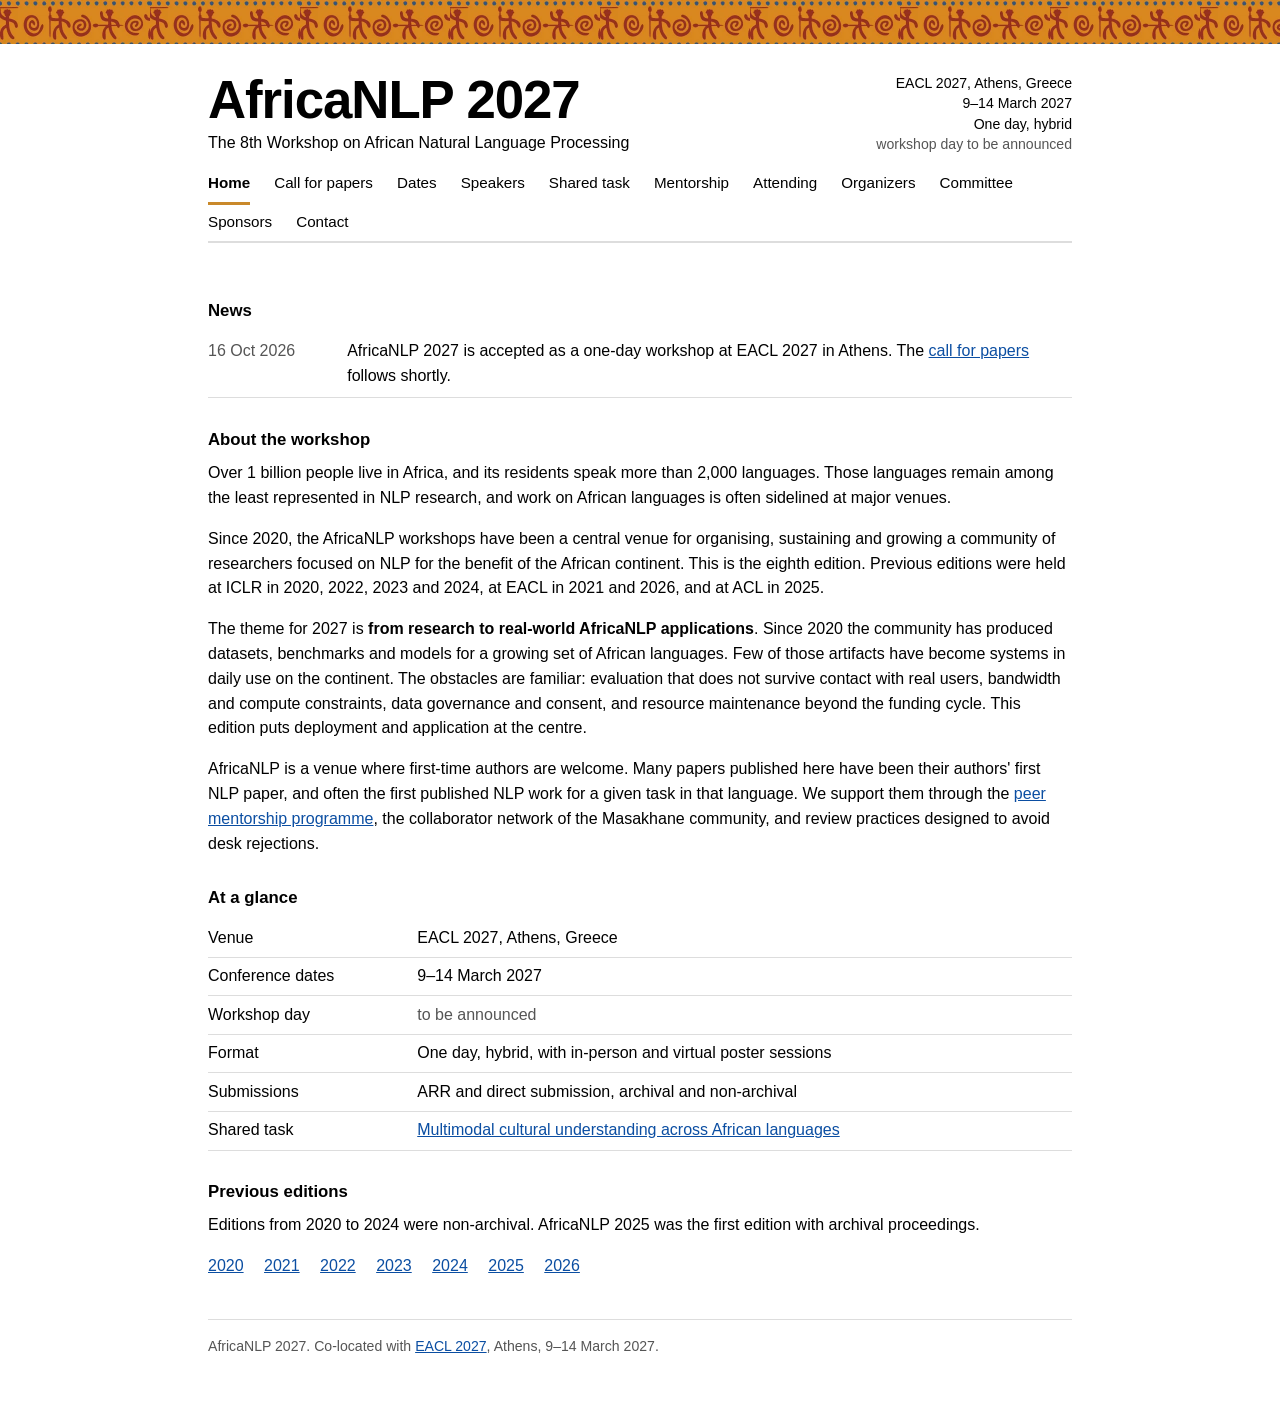
==== index.html @ ace05fc6 "AfricaNLP 2027 workshop site Static multi-page site for the 8th Workshop on African NLP at EACL 2027" ====
<!doctype html>
<html lang="en">
<head>
<meta charset="utf-8">
<meta name="viewport" content="width=device-width, initial-scale=1">
<title>AfricaNLP 2027</title>
<meta name="description" content="The 8th Workshop on African Natural Language Processing, at EACL 2027 in Athens, Greece, 9-14 March 2027.">
<link rel="icon" href="favicon.svg" type="image/svg+xml">
<link rel="stylesheet" href="styles.css">
</head>
<body>

<div class="band"></div>

<div class="page">

<header class="mh">
<div>
<h1>AfricaNLP 2027</h1>
<p class="sub">The 8th Workshop on African Natural Language Processing</p>
</div>
<p class="facts">EACL 2027, Athens, Greece<br>
9&ndash;14 March 2027<br>
One day, hybrid<br>
<span class="tba">workshop day to be announced</span></p>
<label for="menu" class="menu-btn">&#9776; Menu</label>
<div class="menuwrap">
<input type="checkbox" id="menu" class="menu-toggle">
<nav class="nav">
<b>Home</b>
<a href="cfp.html">Call for papers</a>
<a href="dates.html">Dates</a>
<a href="speakers.html">Speakers</a>
<a href="shared-task.html">Shared task</a>
<a href="mentorship.html">Mentorship</a>
<a href="attending.html">Attending</a>
<a href="organizers.html">Organizers</a>
<a href="committee.html">Committee</a>
<a href="sponsors.html">Sponsors</a>
<a href="contact.html">Contact</a>
</nav>
</div>
</header>

<h3>News</h3>
<ul class="news">
<li><span class="d">16 Oct 2026</span><span class="t">AfricaNLP 2027 is accepted as a one-day workshop at EACL 2027 in Athens. The <a href="cfp.html">call for papers</a> follows shortly.</span></li>
</ul>

<h3>About the workshop</h3>

<p>Over 1 billion people live in Africa, and its residents speak more than 2,000 languages. Those languages remain among the least represented in NLP research, and work on African languages is often sidelined at major venues.</p>

<p>Since 2020, the AfricaNLP workshops have been a central venue for organising, sustaining and growing a community of researchers focused on NLP for the benefit of the African continent. This is the eighth edition. Previous editions were held at ICLR in 2020, 2022, 2023 and 2024, at EACL in 2021 and 2026, and at ACL in 2025.</p>

<p>The theme for 2027 is <b>from research to real-world AfricaNLP applications</b>. Since 2020 the community has produced datasets, benchmarks and models for a growing set of African languages. Few of those artifacts have become systems in daily use on the continent. The obstacles are familiar: evaluation that does not survive contact with real users, bandwidth and compute constraints, data governance and consent, and resource maintenance beyond the funding cycle. This edition puts deployment and application at the centre.</p>

<p>AfricaNLP is a venue where first-time authors are welcome. Many papers published here have been their authors' first NLP paper, and often the first published NLP work for a given task in that language. We support them through the <a href="mentorship.html">peer mentorship programme</a>, the collaborator network of the Masakhane community, and review practices designed to avoid desk rejections.</p>

<h3>At a glance</h3>

<table class="dates">
<tr><td>Venue</td><td>EACL 2027, Athens, Greece</td></tr>
<tr><td>Conference dates</td><td>9&ndash;14 March 2027</td></tr>
<tr><td>Workshop day</td><td class="tba">to be announced</td></tr>
<tr><td>Format</td><td>One day, hybrid, with in-person and virtual poster sessions</td></tr>
<tr><td>Submissions</td><td>ARR and direct submission, archival and non-archival</td></tr>
<tr><td>Shared task</td><td><a href="shared-task.html">Multimodal cultural understanding across African languages</a></td></tr>
</table>

<h3>Previous editions</h3>

<p>Editions from 2020 to 2024 were non-archival. AfricaNLP 2025 was the first edition with archival proceedings.</p>

<p class="eds">
<a href="https://africanlp-workshop.github.io">2020</a>
<a href="https://sites.google.com/view/africanlp-workshop">2021</a>
<a href="https://africanlp.masakhane.io">2022</a>
<a href="https://sites.google.com/view/africanlp2023/home">2023</a>
<a href="https://sites.google.com/view/africanlp2024/home">2024</a>
<a href="https://sites.google.com/view/africanlp2025/home">2025</a>
<a href="https://sites.google.com/view/africanlp2026/home">2026</a>
</p>

<hr>

<p class="foot">AfricaNLP 2027. Co-located with <a href="https://2027.eacl.org/">EACL 2027</a>, Athens, 9&ndash;14 March 2027.</p>

</div>
</body>
</html>
---- styles.css ----
html { -webkit-text-size-adjust: 100%; }

body {
  margin: 0;
  padding-top: 44px;
  background: #ffffff;
  color: #000000;
  font-family: Helvetica, Arial, sans-serif;
  font-size: 16px;
  line-height: 1.55;
}

.band {
  position: fixed;
  top: 0;
  left: 0;
  right: 0;
  z-index: 10;
  height: 44px;
  background-image: url("assets/band.webp");
  background-repeat: repeat-x;
  background-size: 150px 44px;
  background-color: #c9892a;
  transform: translateZ(0);
  backface-visibility: hidden;
}

.page {
  max-width: 54rem;
  margin: 0 auto;
  padding: 1.8rem 1.2rem 3rem;
}

.mh {
  display: flex;
  flex-wrap: wrap;
  justify-content: space-between;
  align-items: stretch;
  gap: .6rem 2rem;
  margin: 0 0 1.2rem;
}

.mh > div {
  display: flex;
  flex-direction: column;
  justify-content: space-between;
}

h1 {
  font-size: clamp(2.3rem, 6.2vw, 3.3rem);
  line-height: 1.02;
  letter-spacing: -0.02em;
  margin: 0 0 .25rem;
}

.sub {
  margin: 0;
  font-size: 1rem;
}

.facts {
  margin: 0;
  text-align: right;
  font-size: .88rem;
  line-height: 1.45;
}

h1 a { color: #000000; text-decoration: none; }
h1 a:visited { color: #000000; }
h1 a:hover { text-decoration: underline; }

.pt {
  font-size: 1.45rem;
  margin: 1.4rem 0 .4rem;
  padding-top: 1.1rem;
  border-top: 2px solid #c9892a;
}

h3 {
  font-size: 1.05rem;
  margin: 1.8rem 0 .5rem;
}

p, ul, table { margin: 0 0 1rem; }

ul { padding-left: 1.3rem; }
li { margin-bottom: .2rem; }

a { color: #0b4ea2; }
a:visited { color: #0b4ea2; }

.menu-toggle {
  position: absolute;
  opacity: 0;
  width: 1px;
  height: 1px;
}

.menu-btn {
  display: none;
  border: 1px solid #bbbbbb;
  padding: .4rem .75rem;
  margin: 0 0 1rem;
  cursor: pointer;
  font-size: .95rem;
}
.menu-toggle:focus-visible + .menu-btn { outline: 2px solid #c9892a; outline-offset: 2px; }

.menuwrap { flex: 1 1 100%; }

.nav {
  display: flex;
  flex-wrap: wrap;
  column-gap: 1.5rem;
  margin: 0 0 1.6rem;
  border-bottom: 2px solid #dddddd;
  font-size: .95rem;
}
.nav a, .nav b {
  padding: .4rem 0 .45rem;
  margin-bottom: -2px;
  color: #000000;
  text-decoration: none;
  white-space: nowrap;
  border-bottom: 3px solid transparent;
}
.nav a:visited { color: #000000; }
.nav a:hover { border-bottom-color: #dddddd; }
.nav b {
  font-weight: bold;
  border-bottom-color: #c9892a;
}

h1 { margin-top: 0; }

table { border-collapse: collapse; width: 100%; }
td {
  vertical-align: top;
  padding: .3rem .8rem .3rem 0;
}

.news {
  list-style: none;
  padding: 0;
  margin: 0 0 1.6rem;
}
.news li {
  display: grid;
  grid-template-columns: 7.5rem minmax(0, 1fr);
  gap: 0 1.2rem;
  padding: .45rem 0 .55rem;
  border-bottom: 1px solid #dddddd;
}
.news .d { color: #555555; }

.dates td { border-bottom: 1px solid #dddddd; padding: .4rem .8rem .4rem 0; }
.tba { color: #555555; }

.people .n { width: 16rem; }
.people .e { font-size: .85rem; }

.pc {
  columns: 2;
  column-gap: 2rem;
  font-size: .92rem;
  padding-left: 1.2rem;
}
.pc li { break-inside: avoid; }

.note { font-size: .9rem; color: #555555; }

.eds a { margin-right: 1rem; }

hr {
  border: 0;
  border-top: 1px solid #dddddd;
  margin: 2.5rem 0 1rem;
}

.foot { font-size: .88rem; color: #555555; }

@media (max-width: 760px) {
  .mh {
    position: relative;
    align-items: flex-start;
    row-gap: .5rem;
  }
  .mh > div { flex: 1 1 100%; padding-right: 7.5rem; }
  .menu-btn {
    display: inline-block;
    position: absolute;
    top: .2rem;
    right: 0;
    margin: 0;
  }
  .facts { flex: 1 1 100%; }
  .menuwrap { position: static; }
  .nav {
    display: none;
    position: absolute;
    top: 2.7rem;
    right: 0;
    left: auto;
    width: min(14.5rem, 100%);
    z-index: 20;
    flex-direction: column;
    column-gap: 0;
    margin: 0;
    padding: 0;
    background: #ffffff;
    border: 1px solid #333333;
    border-top: 3px solid #c9892a;
    font-size: .92rem;
  }
  .menu-toggle:checked ~ .nav { display: flex; }
  .nav a, .nav b {
    margin: 0;
    padding: .42rem .8rem;
    border: 0;
    border-bottom: 1px solid #e8e8e8;
  }
  .nav a:last-child, .nav b:last-child { border-bottom: 0; }
  .nav a:hover { background: #f2f2f2; }
  .nav b {
    background: #f7f7f7;
    box-shadow: inset 3px 0 0 #c9892a;
  }
}

@media (max-width: 620px) {
  .news li { grid-template-columns: 1fr; gap: .1rem; }

  .mh { align-items: flex-start; }
  .mh > div { display: block; }
  .facts { text-align: left; }
  h1 { font-size: 2rem; }

  .pc { columns: 1; }
  .people .n, .news .d { width: auto; }
  table, tbody, tr, td { display: block; width: 100%; }
  .people tr { margin-bottom: .7rem; }
  .dates td { border-bottom: none; padding-bottom: 0; }
  .dates tr { border-bottom: 1px solid #dddddd; padding: .35rem 0; }
}
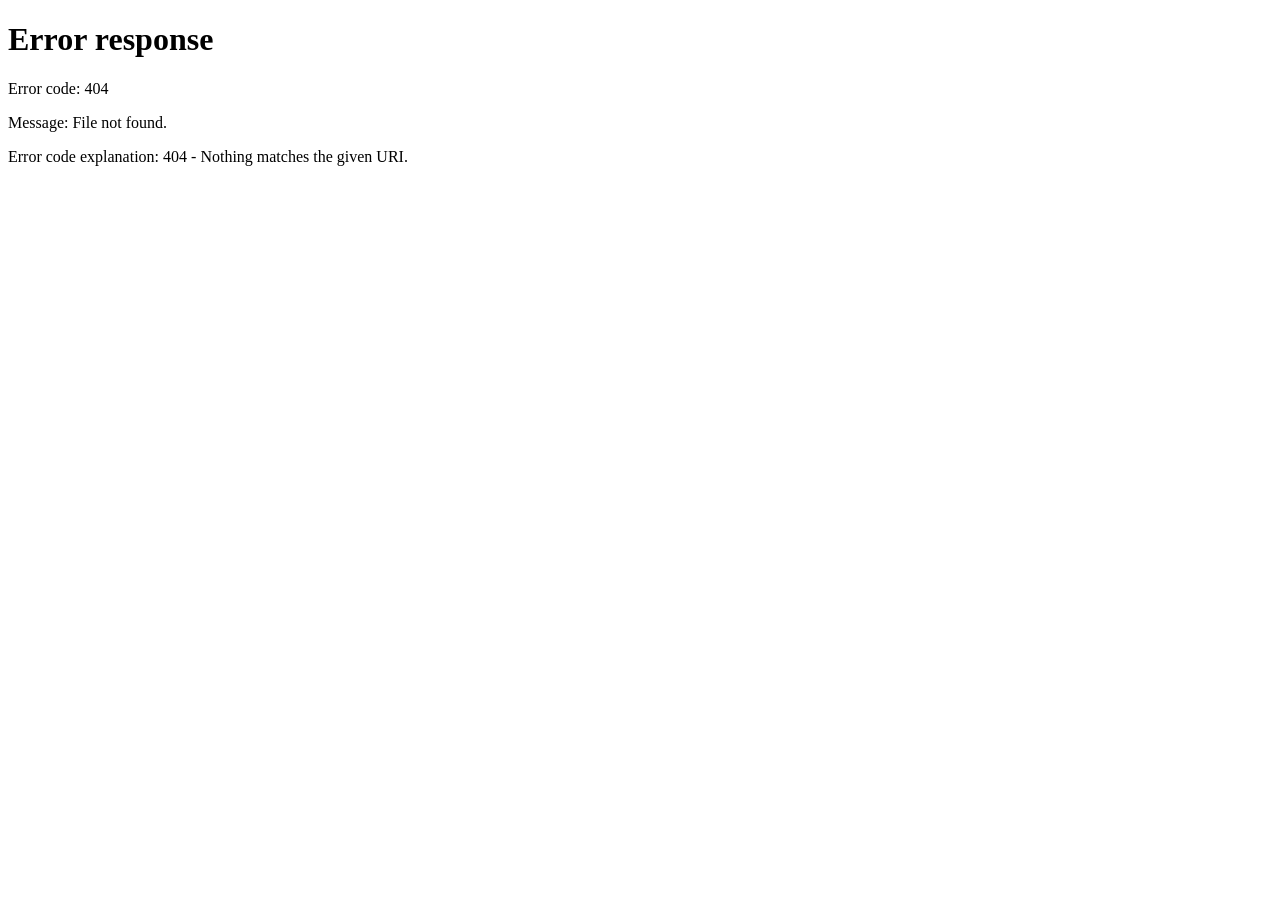
==== commit e5b71728: "Use extensionless URLs; home lives at /home index.html redirects to home so the bare directory URL s" ====
--- a/index.html
+++ b/index.html
@@ -2,90 +2,11 @@
 <html lang="en">
 <head>
 <meta charset="utf-8">
-<meta name="viewport" content="width=device-width, initial-scale=1">
+<meta http-equiv="refresh" content="0; url=home">
+<link rel="canonical" href="https://africanlp.github.io/2027/home">
 <title>AfricaNLP 2027</title>
-<meta name="description" content="The 8th Workshop on African Natural Language Processing, at EACL 2027 in Athens, Greece, 9-14 March 2027.">
-<link rel="icon" href="favicon.svg" type="image/svg+xml">
-<link rel="stylesheet" href="styles.css">
 </head>
 <body>
-
-<div class="band"></div>
-
-<div class="page">
-
-<header class="mh">
-<div>
-<h1>AfricaNLP 2027</h1>
-<p class="sub">The 8th Workshop on African Natural Language Processing</p>
-</div>
-<p class="facts">EACL 2027, Athens, Greece<br>
-9&ndash;14 March 2027<br>
-One day, hybrid<br>
-<span class="tba">workshop day to be announced</span></p>
-<label for="menu" class="menu-btn">&#9776; Menu</label>
-<div class="menuwrap">
-<input type="checkbox" id="menu" class="menu-toggle">
-<nav class="nav">
-<b>Home</b>
-<a href="cfp.html">Call for papers</a>
-<a href="dates.html">Dates</a>
-<a href="speakers.html">Speakers</a>
-<a href="shared-task.html">Shared task</a>
-<a href="mentorship.html">Mentorship</a>
-<a href="attending.html">Attending</a>
-<a href="organizers.html">Organizers</a>
-<a href="committee.html">Committee</a>
-<a href="sponsors.html">Sponsors</a>
-<a href="contact.html">Contact</a>
-</nav>
-</div>
-</header>
-
-<h3>News</h3>
-<ul class="news">
-<li><span class="d">16 Oct 2026</span><span class="t">AfricaNLP 2027 is accepted as a one-day workshop at EACL 2027 in Athens. The <a href="cfp.html">call for papers</a> follows shortly.</span></li>
-</ul>
-
-<h3>About the workshop</h3>
-
-<p>Over 1 billion people live in Africa, and its residents speak more than 2,000 languages. Those languages remain among the least represented in NLP research, and work on African languages is often sidelined at major venues.</p>
-
-<p>Since 2020, the AfricaNLP workshops have been a central venue for organising, sustaining and growing a community of researchers focused on NLP for the benefit of the African continent. This is the eighth edition. Previous editions were held at ICLR in 2020, 2022, 2023 and 2024, at EACL in 2021 and 2026, and at ACL in 2025.</p>
-
-<p>The theme for 2027 is <b>from research to real-world AfricaNLP applications</b>. Since 2020 the community has produced datasets, benchmarks and models for a growing set of African languages. Few of those artifacts have become systems in daily use on the continent. The obstacles are familiar: evaluation that does not survive contact with real users, bandwidth and compute constraints, data governance and consent, and resource maintenance beyond the funding cycle. This edition puts deployment and application at the centre.</p>
-
-<p>AfricaNLP is a venue where first-time authors are welcome. Many papers published here have been their authors' first NLP paper, and often the first published NLP work for a given task in that language. We support them through the <a href="mentorship.html">peer mentorship programme</a>, the collaborator network of the Masakhane community, and review practices designed to avoid desk rejections.</p>
-
-<h3>At a glance</h3>
-
-<table class="dates">
-<tr><td>Venue</td><td>EACL 2027, Athens, Greece</td></tr>
-<tr><td>Conference dates</td><td>9&ndash;14 March 2027</td></tr>
-<tr><td>Workshop day</td><td class="tba">to be announced</td></tr>
-<tr><td>Format</td><td>One day, hybrid, with in-person and virtual poster sessions</td></tr>
-<tr><td>Submissions</td><td>ARR and direct submission, archival and non-archival</td></tr>
-<tr><td>Shared task</td><td><a href="shared-task.html">Multimodal cultural understanding across African languages</a></td></tr>
-</table>
-
-<h3>Previous editions</h3>
-
-<p>Editions from 2020 to 2024 were non-archival. AfricaNLP 2025 was the first edition with archival proceedings.</p>
-
-<p class="eds">
-<a href="https://africanlp-workshop.github.io">2020</a>
-<a href="https://sites.google.com/view/africanlp-workshop">2021</a>
-<a href="https://africanlp.masakhane.io">2022</a>
-<a href="https://sites.google.com/view/africanlp2023/home">2023</a>
-<a href="https://sites.google.com/view/africanlp2024/home">2024</a>
-<a href="https://sites.google.com/view/africanlp2025/home">2025</a>
-<a href="https://sites.google.com/view/africanlp2026/home">2026</a>
-</p>
-
-<hr>
-
-<p class="foot">AfricaNLP 2027. Co-located with <a href="https://2027.eacl.org/">EACL 2027</a>, Athens, 9&ndash;14 March 2027.</p>
-
-</div>
+<p><a href="home">AfricaNLP 2027</a></p>
 </body>
 </html>
